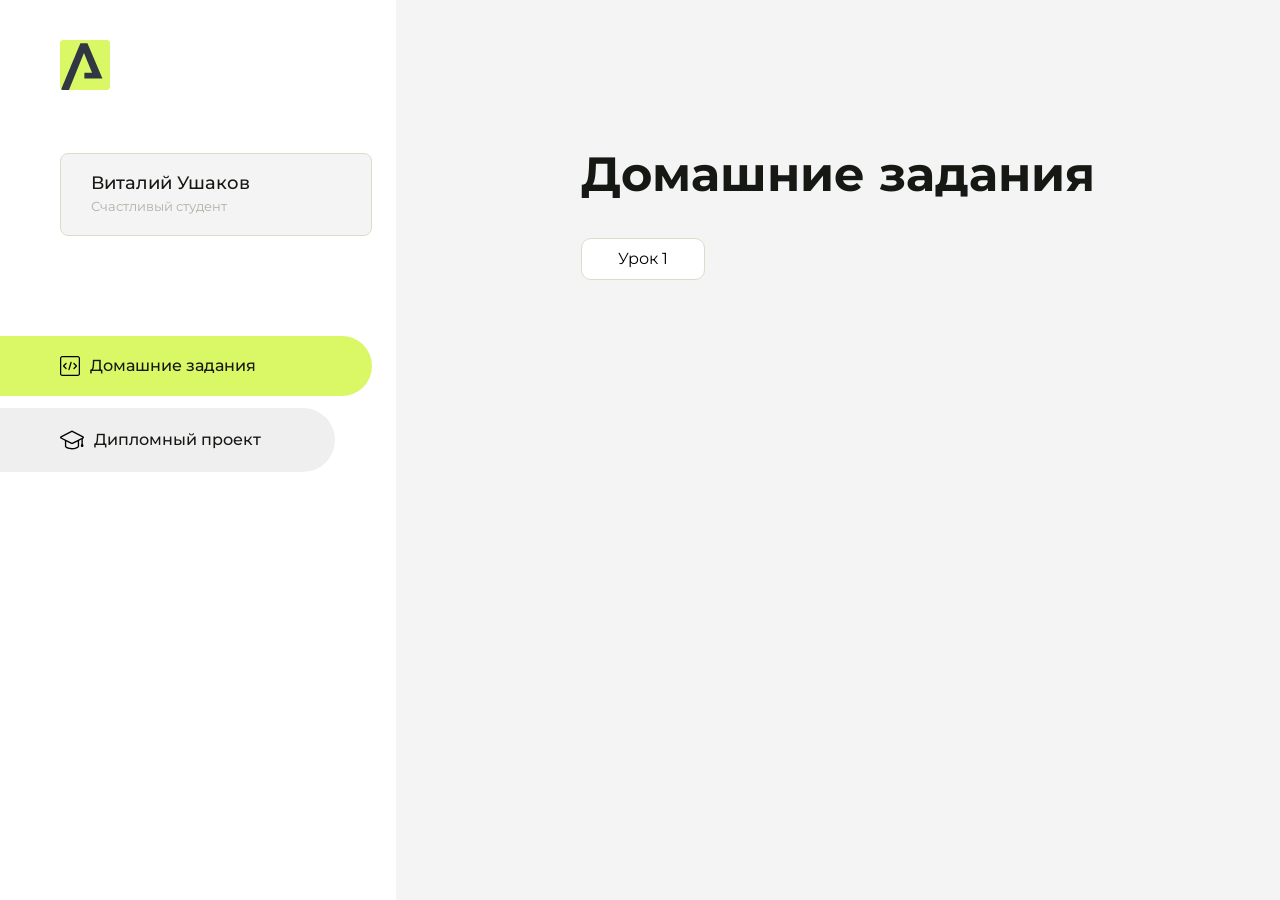
==== index.html @ 531de48d "Commit_1" ====
<!DOCTYPE html>
<html lang="en">
<head>
    <meta charset="UTF-8">
    <meta name="viewport" content="width=device-width, initial-scale=1.0">
    <title>Домашняя работа</title>
    <link rel="shortcut icon" href="src/logo.ico" type="image/x-icon">
    <link rel="preconnect" href="https://fonts.googleapis.com">
    <link rel="preconnect" href="https://fonts.gstatic.com" crossorigin>
    <link href="https://fonts.googleapis.com/css2?family=Montserrat:wght@400;500;700&family=Rubik:wght@500&display=swap"
          rel="stylesheet">
    <link rel="stylesheet" href="src/style.css">
</head>
<body id="body">
<div class="overlay" id="overlay"></div>
<div class="layout">
    <div class="burger" id="burger">
        <svg viewBox="0 0 24 24" fill="none" xmlns="http://www.w3.org/2000/svg">
            <g id="SVGRepo_bgCarrier" stroke-width="0"></g>
            <g id="SVGRepo_tracerCarrier" stroke-linecap="round" stroke-linejoin="round"></g>
            <g id="SVGRepo_iconCarrier">
                <path d="M4 18L20 18" stroke="#DAF765" stroke-width="2" stroke-linecap="round"></path>
                <path d="M4 12L20 12" stroke="#DAF765" stroke-width="2" stroke-linecap="round"></path>
                <path d="M4 6L20 6" stroke="#DAF765" stroke-width="2" stroke-linecap="round"></path>
            </g>
        </svg>
    </div>
    <aside class="sidebar" id="sidebar">
        <div class="sidebar__inner">
            <div class="logo">
                <svg width="50" height="50" viewBox="0 0 50 50" fill="none" xmlns="http://www.w3.org/2000/svg">
                    <g clip-path="url(#clip0_513_74730)">
                        <path d="M46.17 -0.257004H3.83C1.57281 -0.257004 -0.257 1.57281 -0.257 3.83V46.17C-0.257 48.4272 1.57281 50.257 3.83 50.257H46.17C48.4272 50.257 50.257 48.4272 50.257 46.17V3.83C50.257 1.57281 48.4272 -0.257004 46.17 -0.257004Z"
                              fill="#DAF765"/>
                        <path d="M24.375 38.4H42.461L27.441 3.1585H20.4355C20.4355 3.1585 6.7895 35.881 1.1945 49.294C2.015 50.0275 3.0945 50.257 3.6945 50.257H8.8445L23.954 13.07L32.0465 32.8285H24.375V38.4Z"
                              fill="#323843"/>
                    </g>
                    <defs>
                        <clipPath id="clip0_513_74730">
                            <rect width="50" height="50" fill="white"/>
                        </clipPath>
                    </defs>
                </svg>
            </div>
            <div class="sidebar__user">
                <div class="sidebar__name">Виталий Ушаков</div>
                <div class="sidebar__text">Счастливый студент</div>
            </div>
            <div class="sidebar__tabs">
                <div class="sidebar__item">
                    <button class="sidebar__button active" id="tasks">
                        <svg xmlns="http://www.w3.org/2000/svg" width="20" height="20" viewBox="0 0 20 20" fill="none">
                            <g clip-path="url(#clip0_704_74543)">
                                <path d="M17.7083 20H2.29167C1.0275 20 0 18.9725 0 17.7083V2.29167C0 1.0275 1.0275 0 2.29167 0H17.7083C18.9725 0 20 1.0275 20 2.29167V17.7083C20 18.9725 18.9725 20 17.7083 20ZM2.29167 1.25C1.7175 1.25 1.25 1.7175 1.25 2.29167V17.7083C1.25 18.2825 1.7175 18.75 2.29167 18.75H17.7083C18.2825 18.75 18.75 18.2825 18.75 17.7083V2.29167C18.75 1.7175 18.2825 1.25 17.7083 1.25H2.29167Z"
                                      fill="black"/>
                                <path d="M6.04167 13.125C5.88167 13.125 5.72167 13.0642 5.6 12.9417L3.1 10.4417C2.85583 10.1975 2.85583 9.80167 3.1 9.5575L5.6 7.0575C5.84417 6.81333 6.24 6.81333 6.48417 7.0575C6.72833 7.30167 6.72833 7.6975 6.48417 7.94167L4.42583 10L6.48417 12.0583C6.72833 12.3025 6.72833 12.6983 6.48417 12.9425C6.36167 13.0642 6.20167 13.125 6.04167 13.125Z"
                                      fill="black"/>
                                <path d="M8.95833 14.1667C8.9 14.1667 8.84 14.1583 8.78167 14.1417C8.45083 14.0442 8.26083 13.6967 8.35833 13.3658L10.4417 6.28251C10.5392 5.95084 10.8892 5.76417 11.2175 5.85917C11.5483 5.95667 11.7383 6.30417 11.6408 6.63501L9.5575 13.7183C9.47833 13.9908 9.22833 14.1667 8.95833 14.1667Z"
                                      fill="black"/>
                                <path d="M13.9583 13.125C13.7983 13.125 13.6383 13.0642 13.5167 12.9417C13.2725 12.6975 13.2725 12.3017 13.5167 12.0575L15.575 9.99916L13.5167 7.94083C13.2725 7.69666 13.2725 7.30083 13.5167 7.05666C13.7608 6.81249 14.1567 6.81249 14.4008 7.05666L16.9008 9.55666C17.145 9.80083 17.145 10.1967 16.9008 10.4408L14.4008 12.9408C14.2783 13.0642 14.1183 13.125 13.9583 13.125Z"
                                      fill="black"/>
                            </g>
                            <defs>
                                <clipPath id="clip0_704_74543">
                                    <rect width="20" height="20" fill="white"/>
                                </clipPath>
                            </defs>
                        </svg>
                        <span>Домашние задания</span></button>
                </div>
                <div class="sidebar__item">
                    <button class="sidebar__button" id="diplom">
                        <svg xmlns="http://www.w3.org/2000/svg" width="24" height="24" viewBox="0 0 24 24" fill="none">
                            <g clip-path="url(#clip0_704_74553)">
                                <path d="M23.2628 10.5971C23.7176 10.365 24 9.90375 24 9.39337C24 8.883 23.7176 8.42175 23.2628 8.18962L12.6135 2.75362C12.2291 2.55824 11.7705 2.55787 11.3854 2.75399L0.736875 8.19C0.282375 8.42175 0 8.883 0 9.39337C0 9.90375 0.282375 10.365 0.736875 10.5971L4.89038 12.7177V18.2074C4.89038 19.8154 8.412 21.393 12 21.393C15.5884 21.393 19.1096 19.815 19.1096 18.2074V12.7174L21.4609 11.517V15.8017L20.901 17.2305C20.7409 17.6389 20.7934 18.0994 21.0405 18.4616C21.2876 18.8246 21.6979 19.041 22.1366 19.041C22.5754 19.041 22.9852 18.8246 23.2324 18.462C23.4795 18.099 23.532 17.6385 23.3719 17.2301L22.8124 15.8021V10.827L23.2628 10.5971ZM17.7623 18.1721C17.6198 18.6375 15.3491 20.0419 12 20.0419C8.65088 20.0419 6.38025 18.6375 6.2415 18.2074V12.3037L6.23887 12.3019C6.23812 12.057 6.1065 11.8207 5.87325 11.7019L1.3515 9.39337L12 3.95737L22.6489 9.39337L12 14.8294L5.87325 11.7019C5.54063 11.5331 4.6695 11.6674 4.5 12C4.33012 12.3322 4.55813 12.5479 4.89038 12.7177L11.3857 16.0331C11.5781 16.1314 11.7889 16.1805 12 16.1805C12.2107 16.1805 12.4222 16.1314 12.6146 16.0331L17.7593 13.407L17.7623 18.1721Z"
                                      fill="black"/>
                            </g>
                            <defs>
                                <clipPath id="clip0_704_74553">
                                    <rect width="24" height="24" fill="white"/>
                                </clipPath>
                            </defs>
                        </svg>
                        <span>Дипломный проект</span></button>
                </div>
            </div>
        </div>

    </aside>
    <div class="content">
        <div class="container">
            <div class="content__block" id="tasksBlock">
                <div class="content__title">Домашние задания</div>
                <ul class="content__list">
                    <li class="content__list-item">
                        <a href="lesson1/index.html">Урок 1</a>
                    </li>
                </ul>
            </div>
            <div class="content__block hidden" id="diplomBlock">
                <div class="content__title">Дипломный проект</div>
                <div class="content__list-diplom">
                    <a href="ПАПКА-С-НОМЕРОМ-УРОКА">Ссылка на ДЗ</a>
                </div>
                <div class="content__decor">
                    <div class="content__decor-text">Давай проверим, чему ты научился!</div>
                    <div class="content__decor-img">
                        <img src="src/decor.png" alt="decor">
                    </div>
                </div>
            </div>
        </div>
    </div>
</div>
<script src="src/index.js"></script>
</body>
</html>
---- src/style.css ----
*{padding: 0;margin: 0;border: 0;}
*,*:before,*:after{-webkit-box-sizing: border-box;box-sizing: border-box;}
:focus,:active{outline: none;}
a:focus,a:active{outline: none;}
nav,footer,header,aside{display: block;}
html,body{
    height:100%;width:100%;
    font-size:100%;line-height:1;-ms-text-size-adjust:100%;-moz-text-size-adjust:100%;-webkit-text-size-adjust:100%;}
input,button,textarea{font-family:inherit;}
input::-ms-clear{display: none;}
button{cursor: pointer;}
button::-moz-focus-inner{padding:0;border:0;}
a,a:visited{text-decoration: none;}
a:hover{text-decoration: none;}
ul li{list-style: none;}
img{vertical-align: top;}
h1,h2,h3,h4,h5,h6{font-size:inherit;font-weight: inherit;}
a{color:inherit;}



body {
    font-family: "Montserrat",SansSerif;
    color: black;
}

body.overflow {
    overflow: hidden;
}



.layout {
    display: -webkit-box;
    display: -ms-flexbox;
    display: flex;
    min-height: 100vh;
}

.sidebar {
    padding: 40px 24px 40px 0;
    -ms-flex-negative: 0;
    flex-shrink: 0;
    background-color: white;
}



.content {
    -webkit-box-flex: 1;
    -ms-flex-positive: 1;
    flex-grow: 1;
    background-color: #F4F4F4;
}

.container {
    display: -webkit-box;
    display: -ms-flexbox;
    display: flex;
    -webkit-box-orient: vertical;
    -webkit-box-direction: normal;
    -ms-flex-direction: column;
    flex-direction: column;
    -webkit-box-pack: center;
    -ms-flex-pack: center;
    justify-content: center;
    -webkit-box-align: center;
    -ms-flex-align: center;
    align-items: center;
    padding: 150px 60px 80px 60px;
}


.logo {
    margin-left: 60px;
    margin-bottom: 60px;
}

.sidebar__user {
    background-color: #F4F4F4;
    padding: 20px 30px;
    margin-left: 60px;
    margin-bottom: 100px;
    border-radius: 8px;
    border: 1px solid #DADEC9;
}

.sidebar__name {
    color:#161814;
    font-size: 18px;
    font-weight: 500;
    margin-bottom: 6px;
}

.sidebar__text {
    color: #AFB1A7;
    font-size: 13px;
    font-weight: 400;
    line-height: 130%; /* 16.9px */
}

.sidebar__item {
    width: 372px;
}

.sidebar__button {
    display: -webkit-box;
    display: -ms-flexbox;
    display: flex;
    -webkit-box-align: center;
    -ms-flex-align: center;
    align-items: center;
    gap: 10px;
    padding: 20px 60px;
    margin-bottom: 12px;
    border-radius: 0px 100px 100px 0px;
    -webkit-transition: all .5s;
    -o-transition: all .5s;
    transition: all .5s;
    cursor: pointer;
    width: 90%;
    color:#161814;
    font-size: 16px;
    font-weight: 500;
}

.sidebar__button.active , .sidebar__button:hover {
    width: 100%;
    background-color: #DAF765;
}


.content__title {
    color: #161814;
    font-size: 48px;
    font-weight: 700;
    margin-bottom: 40px;
}

.content__list {
    display: -webkit-box;
    display: -ms-flexbox;
    display: flex;
    -webkit-box-align: center;
    -ms-flex-align: center;
    align-items: center;
    -ms-flex-wrap: wrap;
    flex-wrap: wrap;
    gap: 20px;
}



.content__list-item  {
    cursor: pointer;
    padding: 12px 18px;
    background-color: #fff;
    border-radius: 10px;
    border: 1px solid #DADEC9;
    -webkit-transition: all .3s;
    -o-transition: all .3s;
    transition: all .3s;
}

.content__list-item:hover,.content__list-diplom:hover {
    background-color: #AFB1A7;
}

li a {
    padding: 12px 18px;

}


.content__list-diplom {
    -webkit-transition: all .3s;
    -o-transition: all .3s;
    transition: all .3s;
    display: inline-block;
    padding: 12px 18px;
    background-color: #fff;
    border-radius: 10px;
    border: 1px solid #DADEC9;
}

.content__decor {
    display: -webkit-box;
    display: -ms-flexbox;
    display: flex;
    -webkit-box-align: center;
    -ms-flex-align: center;
    align-items: center;
}

.content__decor-text {
    color:#BEDD44;
    font-size: 36px;
    font-weight: 700;
    line-height: 110%; /* 39.6px */
}

.content__block {
    max-width: 1200px;
}

.content__block.hidden {
    display: none;
}

.content__decor-img img{
    width: 100%;
}

.burger {
    display: none;
    padding: 5px;
    position: fixed;
    top: 3%;
    right: 7%;
    width: 40px;
    height: 40px;
    background-color: #161814;
    border-radius: 50%;
    z-index: 10;
    border: 1px solid #DAF765;
}

@media (max-width: 768px) {
    .burger {
        display: block;
    }

    .sidebar {
        -webkit-transition: all .3s;
        -o-transition: all .3s;
        transition: all .3s;
        -webkit-transform: translateX(-100%);
        -ms-transform: translateX(-100%);
        transform: translateX(-100%);
        position: fixed;
        top: 0;
        left: 0;
        bottom: 0;
        z-index: 5;
    }

    .sidebar.show {
        -webkit-transform: translateX(0%);
        -ms-transform: translateX(0%);
        transform: translateX(0%);
    }

    .overlay {
        opacity: 0;
        pointer-events: none;
        -webkit-transition: all .3s;
        -o-transition: all .3s;
        transition: all .3s;
        position: absolute;
        top: 0;
        right: 0;
        left: 0;
        bottom: 0;
        z-index: 3;
        background-color: #000000e0;
    }

    .overlay.show {
        opacity: 1;
        pointer-events: all;
    }

    .container {
        padding: 40px 20px;
        min-height: 100%;
    }

    .content__decor {
        margin-top: 20px;
        -webkit-box-orient: vertical;
        -webkit-box-direction: normal;
        -ms-flex-direction: column;
        flex-direction: column;
    }
}

@media (max-width: 400px) {
    .sidebar__user {
        margin-left: 0;
    }
}
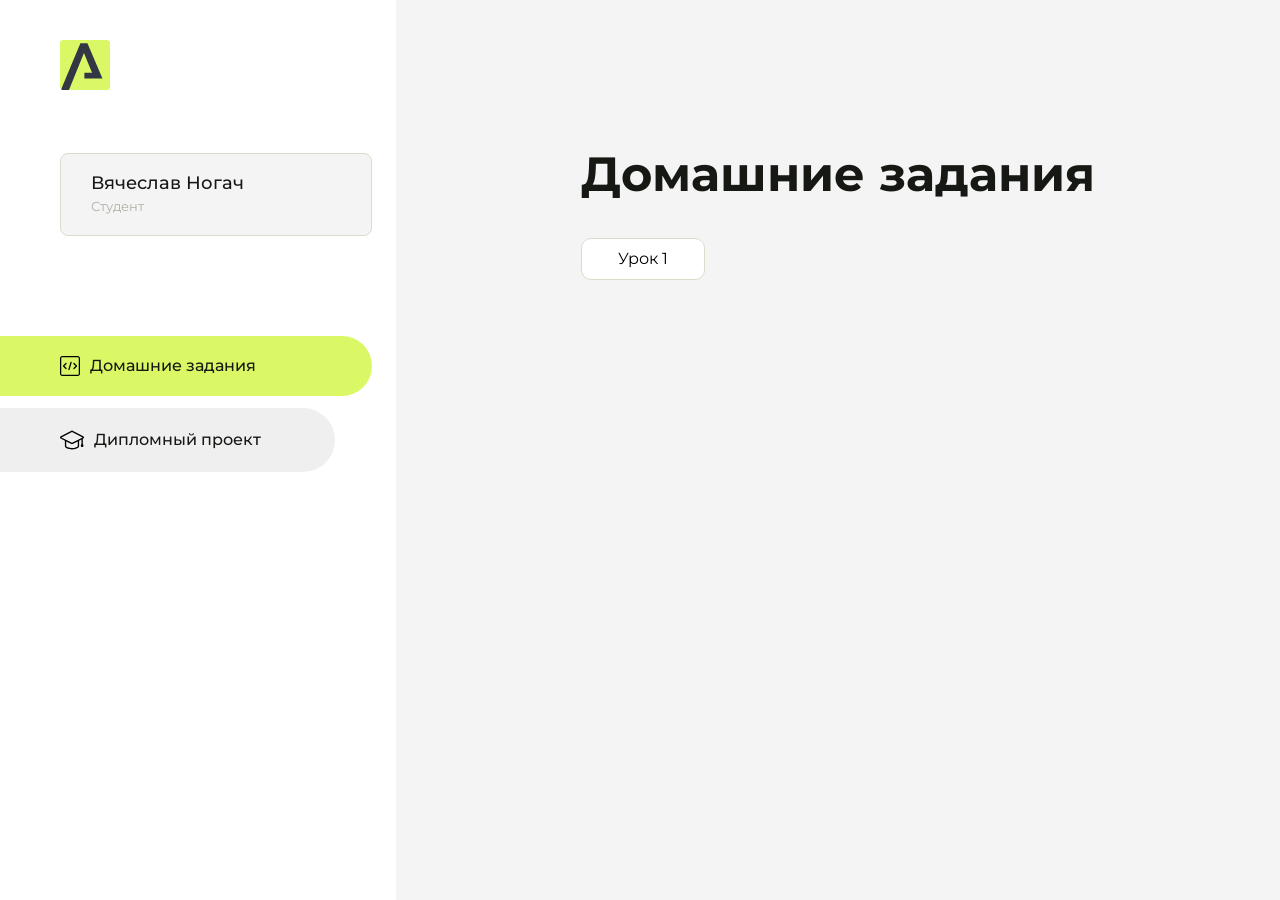
==== commit 58f2be8f: "Update index.html" ====
--- a/index.html
+++ b/index.html
@@ -43,8 +43,8 @@
                 </svg>
             </div>
             <div class="sidebar__user">
-                <div class="sidebar__name">Виталий Ушаков</div>
-                <div class="sidebar__text">Счастливый студент</div>
+                <div class="sidebar__name">Вячеслав Ногач</div>
+                <div class="sidebar__text">Студент</div>
             </div>
             <div class="sidebar__tabs">
                 <div class="sidebar__item">
@@ -93,7 +93,7 @@
                 <div class="content__title">Домашние задания</div>
                 <ul class="content__list">
                     <li class="content__list-item">
-                        <a href="lesson1/index.html">Урок 1</a>
+                        <a href="Lesson_1/index.html">Урок 1</a>
                     </li>
                 </ul>
             </div>
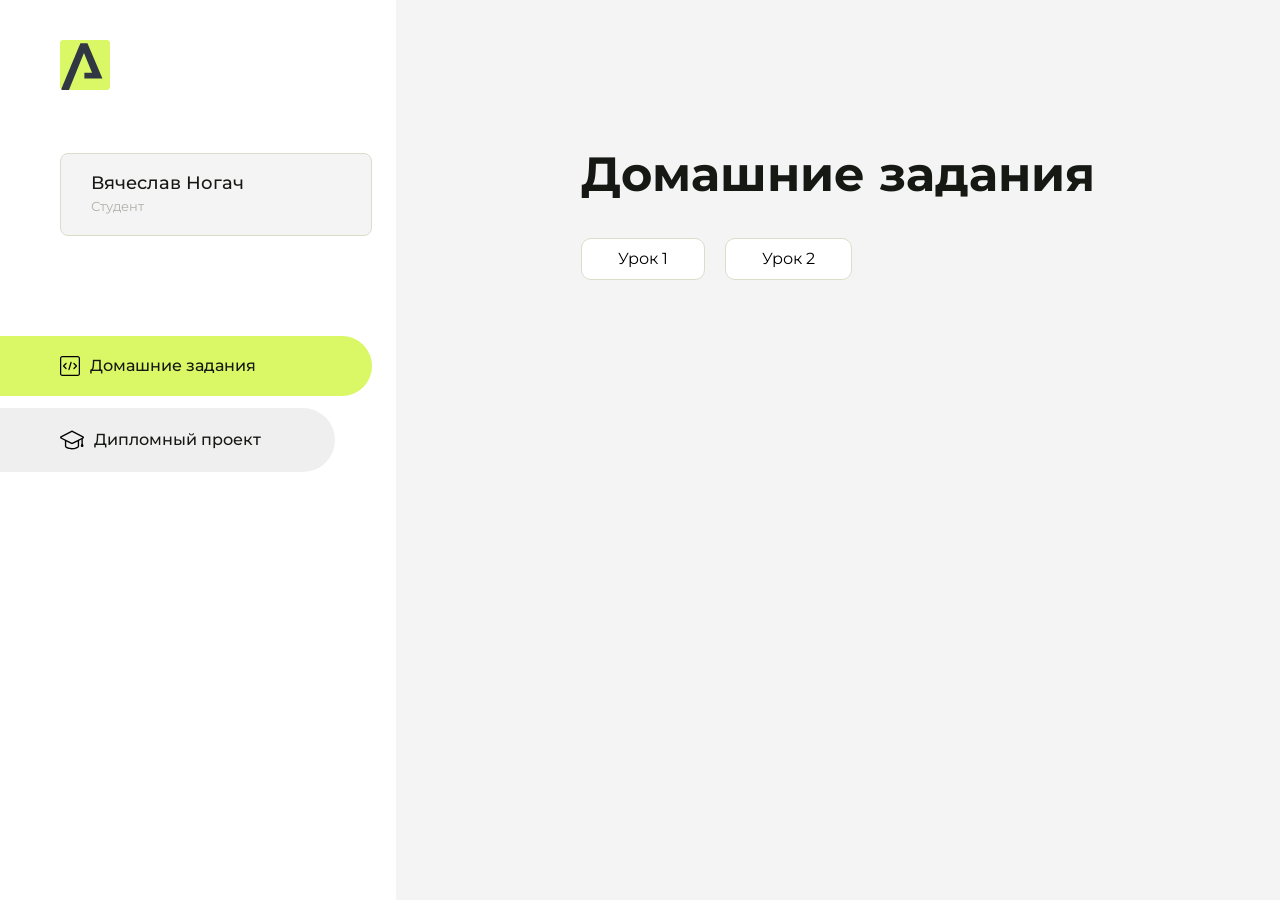
==== commit e5b9e2fb: "Lesson-2-done" ====
--- a/index.html
+++ b/index.html
@@ -95,7 +95,10 @@
                     <li class="content__list-item">
                         <a href="Lesson_1/index.html">Урок 1</a>
                     </li>
-                </ul>
+                 <li class="content__list-item">
+                        <a href="Lesson_2/index.html">Урок 2</a>
+                    </li>
+                </ul>               
             </div>
             <div class="content__block hidden" id="diplomBlock">
                 <div class="content__title">Дипломный проект</div>
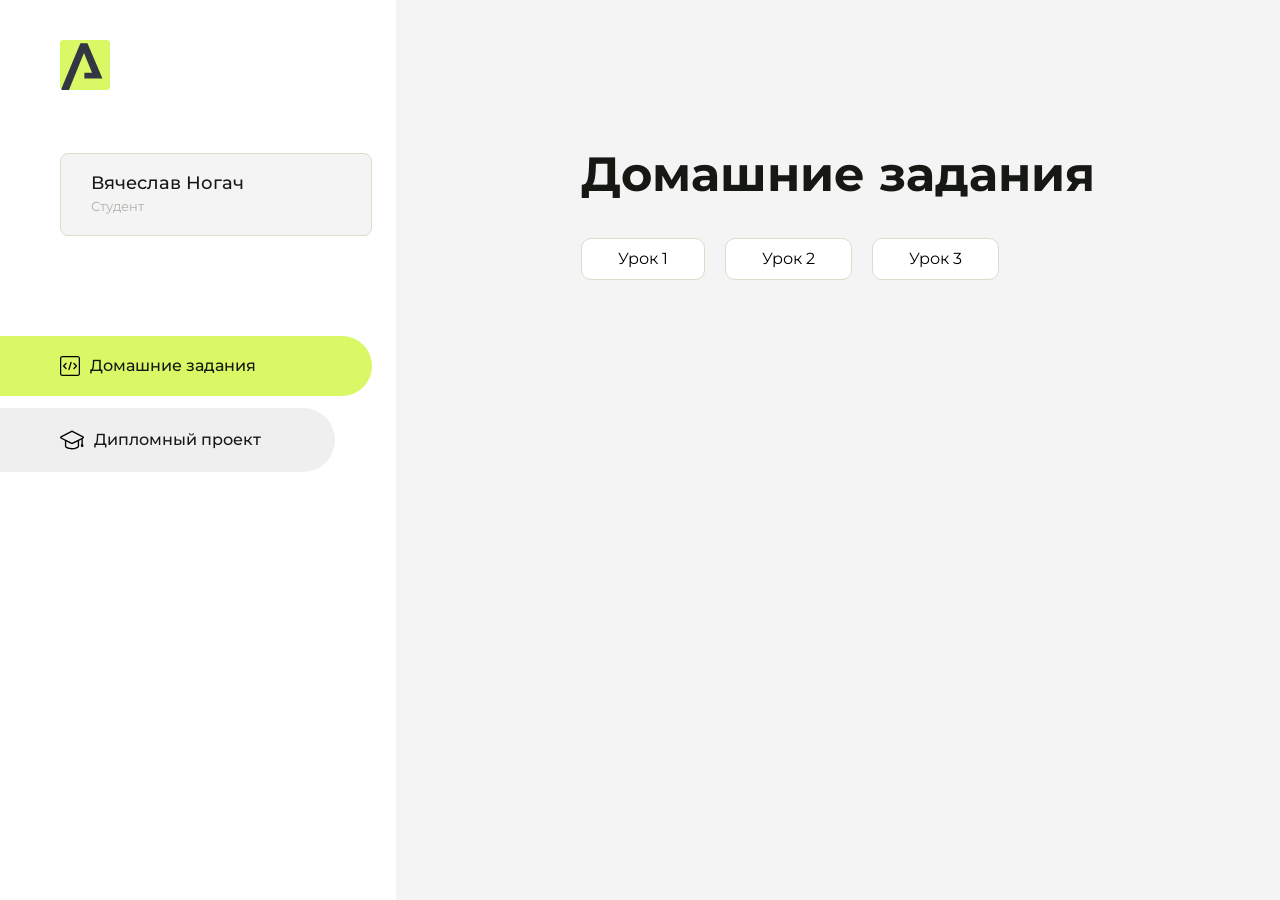
==== commit 8af8b0bb: "Update index.html" ====
--- a/index.html
+++ b/index.html
@@ -98,6 +98,9 @@
                  <li class="content__list-item">
                         <a href="Lesson_2/index.html">Урок 2</a>
                     </li>
+                    <li class="content__list-item">
+                        <a href="Lesson_1/index.html">Урок 3</a>
+                    </li>
                 </ul>               
             </div>
             <div class="content__block hidden" id="diplomBlock">
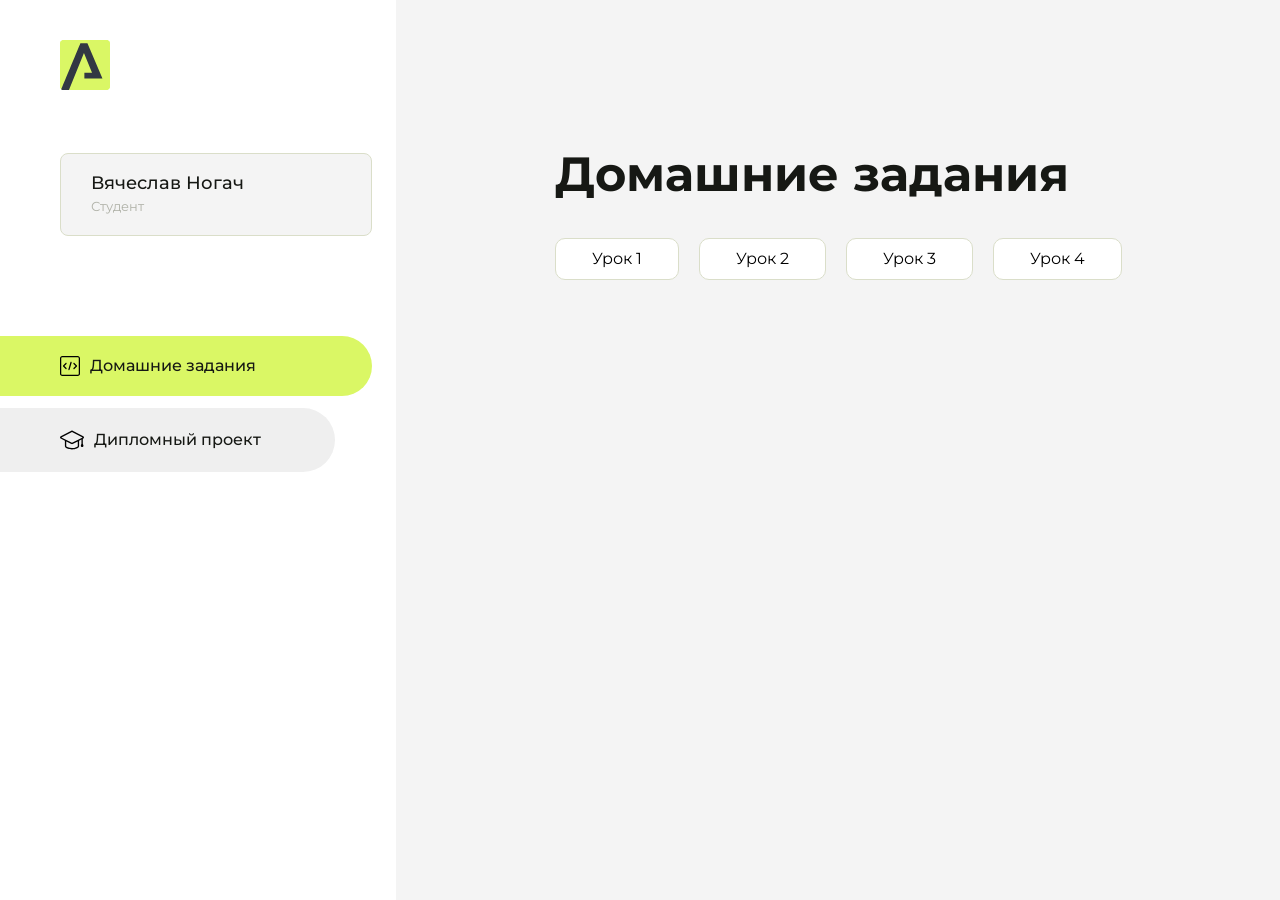
==== commit 8d297f53: "Update index.html" ====
--- a/index.html
+++ b/index.html
@@ -99,7 +99,10 @@
                         <a href="Lesson_2/index.html">Урок 2</a>
                     </li>
                     <li class="content__list-item">
-                        <a href="Lesson_1/index.html">Урок 3</a>
+                        <a href="Lesson_3/index.html">Урок 3</a>
+                    </li>
+                    <li class="content__list-item">
+                        <a href="Lesson_3/index.html">Урок 4</a>
                     </li>
                 </ul>               
             </div>
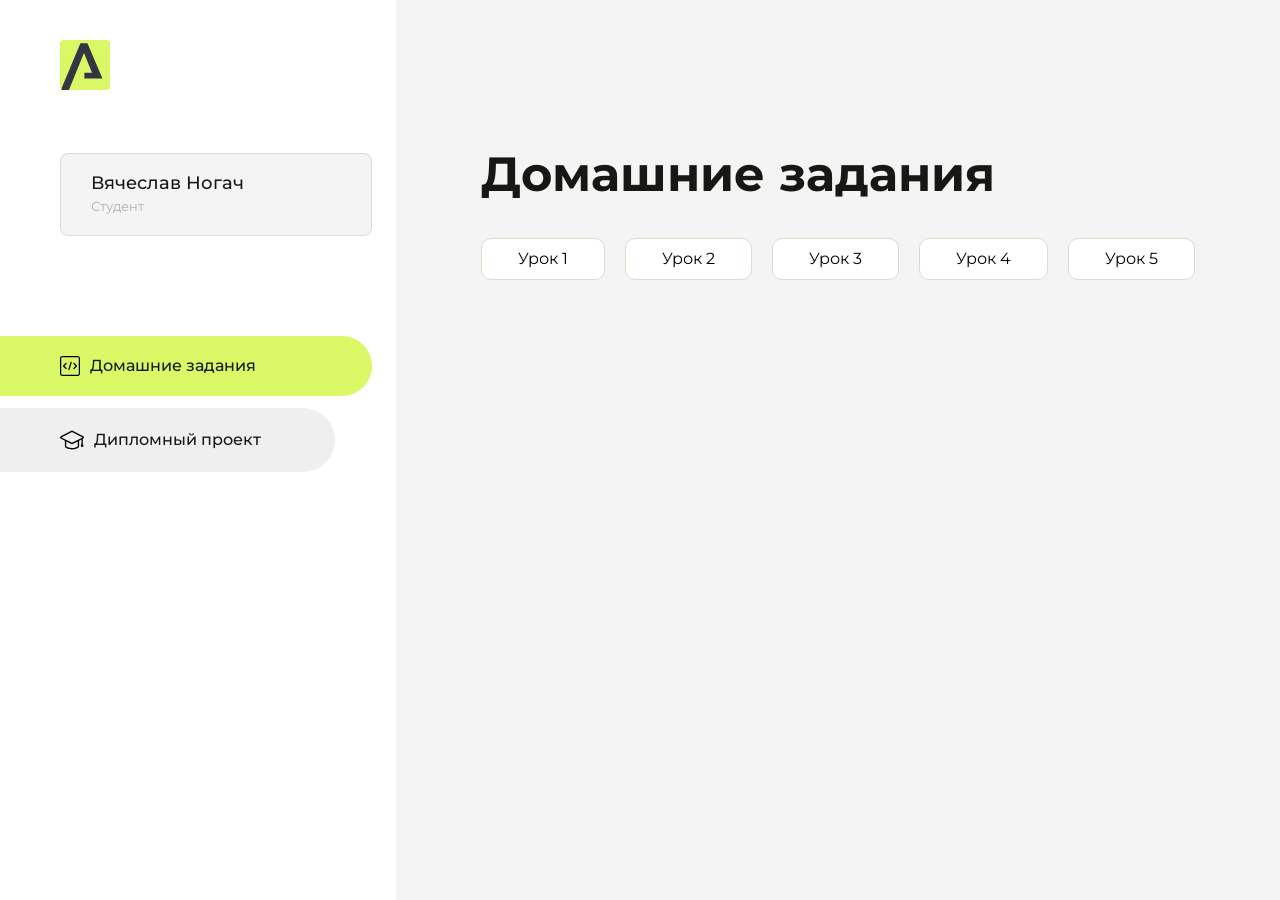
==== commit 680914b7: "Update index.html" ====
--- a/index.html
+++ b/index.html
@@ -102,7 +102,10 @@
                         <a href="Lesson_3/index.html">Урок 3</a>
                     </li>
                     <li class="content__list-item">
-                        <a href="Lesson_3/index.html">Урок 4</a>
+                        <a href="Lesson_4/index.html">Урок 4</a>
+                    </li>
+                    <li class="content__list-item">
+                        <a href="Lesson_4/index.html">Урок 5</a>
                     </li>
                 </ul>               
             </div>
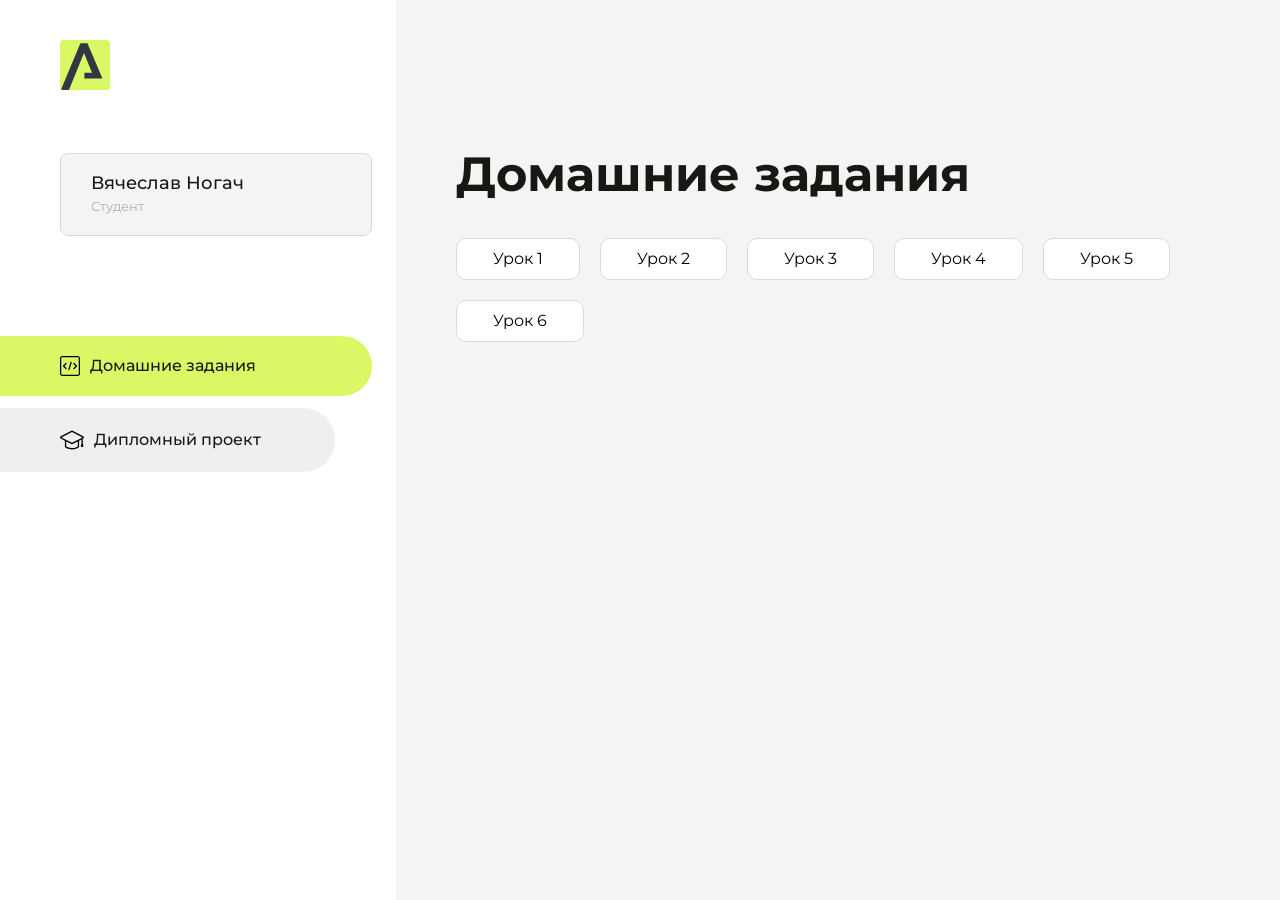
==== commit e96f203c: "Update index.html" ====
--- a/index.html
+++ b/index.html
@@ -105,7 +105,10 @@
                         <a href="Lesson_4/index.html">Урок 4</a>
                     </li>
                     <li class="content__list-item">
-                        <a href="Lesson_4/index.html">Урок 5</a>
+                        <a href="Lesson_5/article.html">Урок 5</a>
+                    </li>
+                    <li class="content__list-item">
+                        <a href="Lesson_5/article.html">Урок 6</a>
                     </li>
                 </ul>               
             </div>
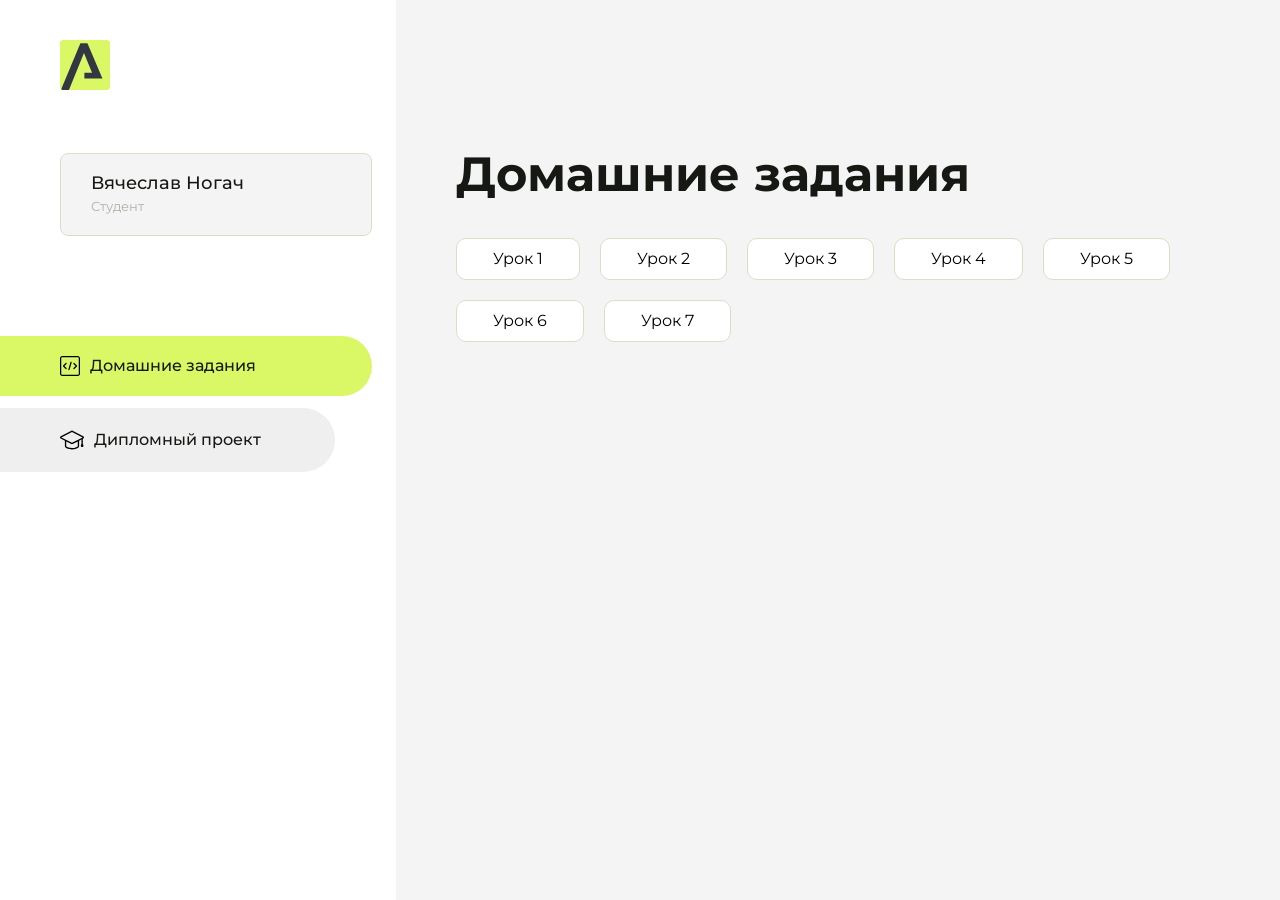
==== commit e87b764d: "Update index.html" ====
--- a/index.html
+++ b/index.html
@@ -108,7 +108,10 @@
                         <a href="Lesson_5/article.html">Урок 5</a>
                     </li>
                     <li class="content__list-item">
-                        <a href="Lesson_5/article.html">Урок 6</a>
+                        <a href="Lesson_6/index.html">Урок 6</a>
+                    </li>
+                    <li class="content__list-item">
+                        <a href="Lesson_6/index.html">Урок 7</a>
                     </li>
                 </ul>               
             </div>
